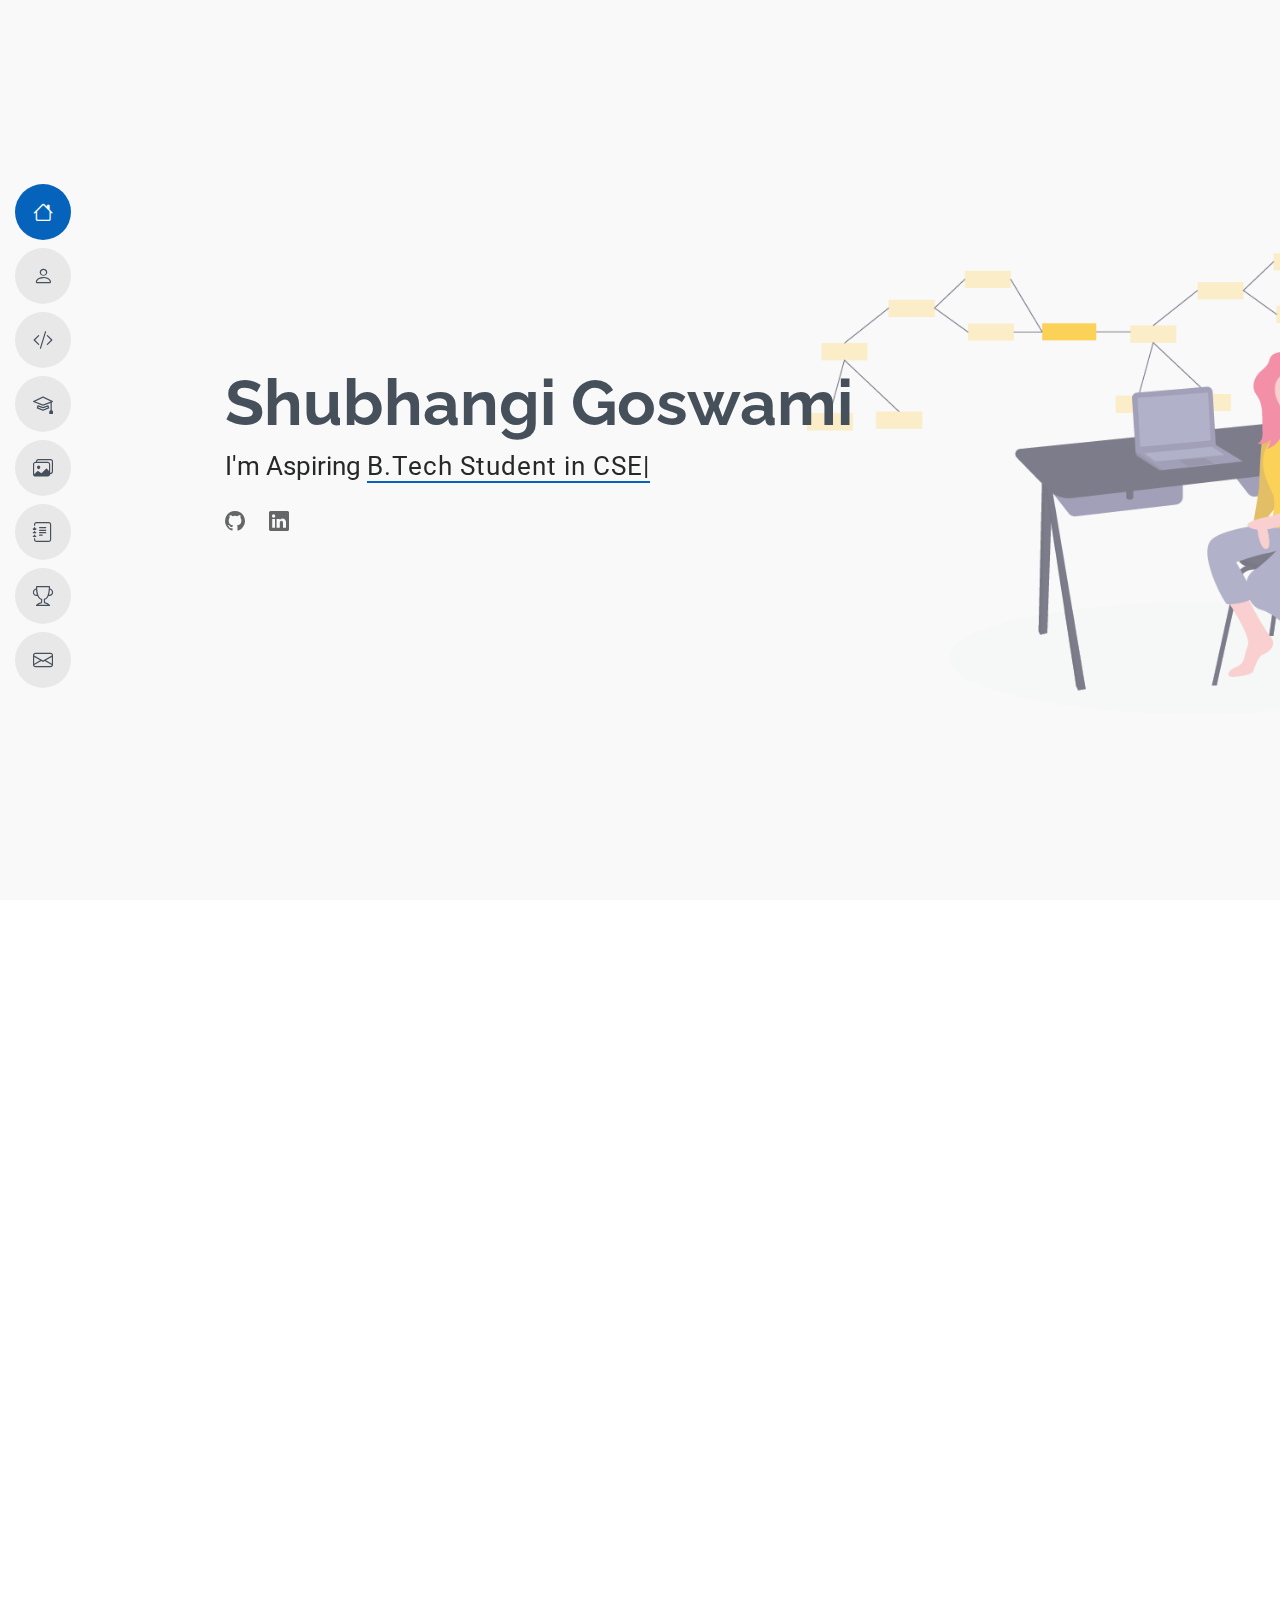
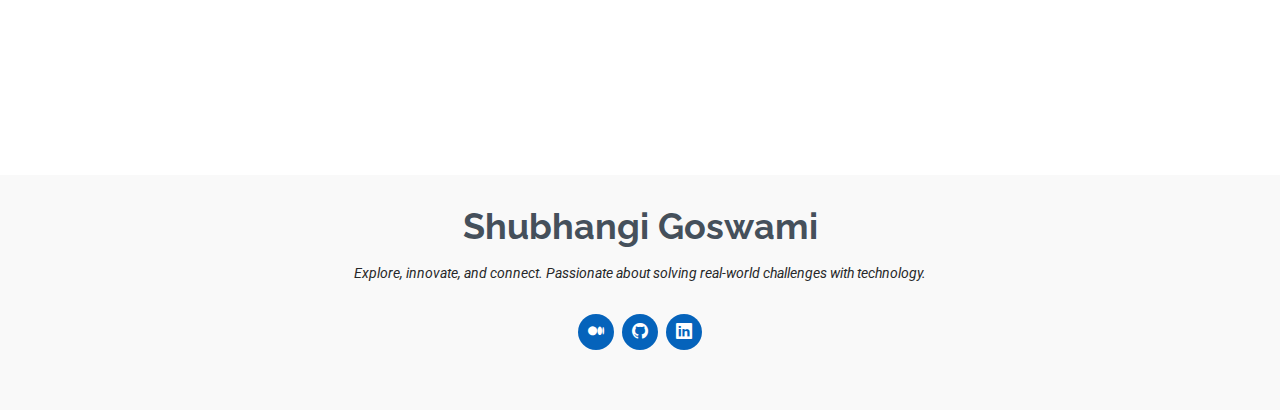
==== index.html @ f7f87925 "image change" ====
<!DOCTYPE html>
<html lang="en">

<head>
  <meta charset="utf-8">
  <meta content="width=device-width, initial-scale=1.0" name="viewport">
  <title>Shubhangi Goswami</title>
  <meta content="" name="description">
  <meta content="" name="keywords">

  <!-- Favicons -->
  <link href="assets/img/favicon.ico" rel="icon">
  <link href="assets/img/apple-touch-icon.jpg" rel="apple-touch-icon">

  <!-- Fonts -->
  <link href="https://fonts.googleapis.com" rel="preconnect">
  <link href="https://fonts.gstatic.com" rel="preconnect" crossorigin>
  <link href="https://fonts.googleapis.com/css2?family=Roboto:ital,wght@0,100;0,300;0,400;0,500;0,700;0,900;1,100;1,300;1,400;1,500;1,700;1,900&family=Poppins:ital,wght@0,100;0,200;0,300;0,400;0,500;0,600;0,700;0,800;0,900;1,100;1,200;1,300;1,400;1,500;1,600;1,700;1,800;1,900&family=Raleway:ital,wght@0,100;0,200;0,300;0,400;0,500;0,600;0,700;0,800;0,900;1,100;1,200;1,300;1,400;1,500;1,600;1,700;1,800;1,900&display=swap" rel="stylesheet">

  <!-- Vendor CSS Files -->
  <link href="assets/vendor/bootstrap/css/bootstrap.min.css" rel="stylesheet">
  <link href="assets/vendor/bootstrap-icons/bootstrap-icons.css" rel="stylesheet">
  <link href="assets/vendor/aos/aos.css" rel="stylesheet">
  <link href="assets/vendor/glightbox/css/glightbox.min.css" rel="stylesheet">
  <link href="assets/vendor/swiper/swiper-bundle.min.css" rel="stylesheet">

  <!-- Main CSS File -->
  <link href="assets/css/main.css" rel="stylesheet">
</head>

<body class="index-page">

  <header id="header" class="header d-flex flex-column justify-content-center">

    <i class="header-toggle d-xl-none bi bi-list"></i>

    <nav id="navmenu" class="navmenu">
      <ul>
        <li><a href="#hero" class="active"><i class="bi bi-house navicon"></i><span>Home</span></a></li>
        <li><a href="#about"><i class="bi bi-person navicon"></i><span>About</span></a></li>
        <li><a href="#skills"><i class="bi bi-code-slash navicon"></i><span>Skills</span></a></li>
        <li><a href="#resume"><i class="bi bi-mortarboard navicon"></i><span>Resume</span></a></li>
        <li><a href="#services"><i class="bi bi-images navicon"></i><span>Projects</span></a></li>
        <li><a href="#portfolio"><i class="bi bi-journal-text navicon"></i><span>Publications</span></a></li>
        <li><a href="#testimonials"><i class="bi bi-trophy navicon"></i><span>Certification...</span></a></li>
        <li><a href="#contact"><i class="bi bi-envelope navicon"></i><span>Contact</span></a></li>
      </ul>
    </nav>
  </header>

  <main class="main">

    <!-- Hero Section -->
    <section id="hero" class="hero section light-background">
      <img src="assets/img/about-bg.png" alt="">
      <div class="container" data-aos="zoom-out">
        <div class="row justify-content-center">
          <div class="col-lg-9">
            <h2>Shubhangi Goswami</h2>
            <p>I'm Aspiring <span class="typed" data-typed-items="B.Tech Student in CSE, Data Analyst Enthusiast, Developer, AI/ML">B.Tech Student in CSE</span><span class="typed-cursor typed-cursor--blink" aria-hidden="true"></span></p>
            <div class="social-links">
              <a href="https://github.com/shubhangi0001"><i class="bi bi-github"></i></a>
              <a href="https://www.linkedin.com/in/shubhangi23/"><i class="bi bi-linkedin"></i></a>
            </div>
          </div>
        </div>
      </div>

    </section><!-- /Hero Section -->

    <!-- About Section -->
    <section id="about" class="about section">
      <!-- Section Title -->
      <div class="container section-title" data-aos="fade-up">
        <h2>About</h2>
        <p>I am a passionate final-year student pursuing a Bachelor's degree in Computer Science and Engineering at Indus University, Ahmedabad.<br> I specialize in <b>AI, ML, data science, and web technologies.</b> My internship experiences have honed my technical, analytical, and leadership skills. <br>I aim to bring innovation and efficiency to the projects I undertake.</p>
      </div><!-- End Section Title -->
      <div class="container" data-aos="fade-up" data-aos-delay="100">
        <div class="row gy-4 justify-content-center">
          <div class="col-lg-4">
            <img src="assets/img/profile.jpg" class="img-fluid" alt="">
          </div>
          <div class="col-lg-8 content">
            <h2>Data Analyst  &amp; Aspiring AI/ML.</h2>
            <p class="fst-italic py-3">
              A final-year Computer Science and Engineering student,with a deep passion for <strong>Data Analysis and Artificial Intelligence/Machine Learning</strong>.
            </p>
            <p>My academic journey, combined with hands-on internships and research, has equipped me with the skills to derive actionable insights from complex data.</p>
            <p>I have worked on projects involving predictive modeling, sentiment analysis, and data visualization, delivering impactful 
              solutions in business and academic domains. My expertise includes working with large datasets, applying advanced machine 
              learning techniques, and visualizing trends for decision-making.</p>
            <p class="py-3">
              My goal is to create innovative, data-driven solutions that drive progress in AI/ML while advancing my skills in cutting-edge 
              technologies. I am also exploring research on DNA data storage scalability, aiming to contribute to the future of data science.
            </p>
          </div>
        </div>
      </div>
    </section><!-- /About Section -->

    <section id="skills" class="skills section">
      <!-- Section Title -->
      <div class="container section-title" data-aos="fade-up">
        <h2>Skills</h2>
        <p>
          A combination of technical expertise and soft skills honed through academic, professional, and personal experiences to effectively contribute to innovative projects.
        </p>
      </div>
    
      <div class="container" data-aos="fade-up" data-aos-delay="100">
    
        <div class="row skills-content">
          <div class="col-lg-6">
            <h3>Technical Skills</h3>
            <ul>
              <li><b>Programming Languages:</b> C++, Python</li>
              <li><b>Frameworks/Softwares:</b> SQL, GitHub, Jupyter Notebook, Python Frameworks, WordPress, Figma, Adobe, Microsoft Office, SQL-DBMS</li>
              <li><b>Others:</b> DSA, CN, NLP, ML, Web Technology, Cybersecurity</li>
            </ul>
          </div>

          <div class="col-lg-6">
            <h3>Soft Skills</h3>
            <ul>
              <li>Teamwork</li>
              <li>Adaptability</li>
              <li>Communication</li>
              <li>Time Management</li>
              <li>Project Management</li>
              <li>Critical Thinking</li>
            </ul>   
        </div>
      </div>
    </section>

    <section id="resume" class="resume section">

      <!-- Section Title -->
      <div class="container section-title" data-aos="fade-up">
        <h2>Resume</h2>
        <p>My journey reflects a blend of technical mastery, teamwork, and leadership, enabling me to thrive in dynamic environments and contribute effectively to any project or organization.  
          With an unyielding commitment to learning and growth, I aim to drive meaningful change in the tech industry while exploring new horizons in AI and data science.</p>
      </div><!-- End Section Title -->

      <div class="container">

        <div class="row">

          <div class="col-lg-6" data-aos="fade-up" data-aos-delay="100">
            <!--<h3 class="resume-title">Sumary</h3>

            <div class="resume-item pb-0">
              <h4>Brandon Johnson</h4>
              <p><em>Innovative and deadline-driven Graphic Designer with 3+ years of experience designing and developing user-centered digital/print marketing material from initial concept to final, polished deliverable.</em></p>
              <ul>
                <li>Portland par 127,Orlando, FL</li>
                <li>(123) 456-7891</li>
                <li>alice.barkley@example.com</li>
              </ul>
            </div>--><!-- Edn Resume Item -->
            <h3 class="resume-title">Education</h3>

            <div class="resume-item">
              <h4>B.Tech in Computer Science and Engineering</h4>
              <h5>2021 - Present</h5>
              <p><em>Indus University, Ahmedabad, Gujarat</em></p>
              <p>At Indus University, I have honed my skills in programming, AI/ML, and data analysis.<br> The curriculum has provided a strong foundation in core computer science concepts, coupled with hands-on experience in developing innovative solutions to real-world problems.</p>
            </div><!-- Edn Resume Item -->
            <div class="resume-item">
              <h4>Higher Secondary Certificate (PCM)</h4>
              <h5>2019 - 2021</h5>
              <p><em>The New H.B. Kapadia High School, Ahmedabad, Gujarat</em></p>
              <p>Focused on foundational concepts in Physics, Chemistry, and Mathematics, which laid the groundwork for analytical problem-solving and logical thinking. <br>This period was crucial in solidifying my interest in engineering and technology.              </p>
            </div>
            <div class="resume-item">
              <h4>Secondary School Certificate</h4>
              <h5>2006 - 2019</h5>
              <p><em>Maharaja Agrasen Vidyalaya, Ahmedabad, Gujarat</em></p>
              <p>Built a solid academic foundation while participating in extracurricular activities that enhanced teamwork and leadership skills.<br> These formative years nurtured my curiosity and passion for continuous learning.              </p>
            </div><!-- Edn Resume Item -->

            <h3 class="resume-title">Leadership  Experience</h3>
            <div class="resume-item pb-0">
              <h4>Technical Head - CESA</h4>
              <h5>February 2024 - Present</h5>
              <p><em>Indus University, Ahmedabad, Gujarat</em></p>
              <ul>
                <li>Directed teams across multiple domains, managing project execution, content creation, and organizing <b> 10+ technical events and workshops.</b></li>
                <li>Streamlined processes and implemented improvements, ensuring projects aligned with objectives while <b>driving innovation for CESA's growth.</b> </li>
              </ul>
            </div>
          </div>

          <div class="col-lg-6" data-aos="fade-up" data-aos-delay="200">
            <h3 class="resume-title">Professional Experience</h3>
            <div class="resume-item">
              <h4>Data Analysis Intern</h4>
              <h5>January 2025 - Present</h5>
              <p><em>Indian Space Research Organisation (ISRO), Ahmedabad, Gujarat</em></p>
              <ul>
                <li>Conducting research, focusing on AI/ML applications and data analysis for space technologies.</li>
                <li>Collaborating on innovative solutions for mission-critical projects while gaining hands-on experience in high-performance computing and research methodologies.</li>
              </ul>
            </div>
            <div class="resume-item">
              <h4>Data Science Intern </h4>
              <h5>June 2024 – July 2024</h5>
              <p><em>Prodigy Infotech (Virtual) </em></p>
              <ul>
                <li>Analyzed datasets with 10,000+ records and implemented <b>decision tree classifiers achieving 75% accuracy.</b></li>
                <li>Conducted <b>sentiment analysis on 5,000+ social media posts</b> for actionable marketing insights. </li>
              </ul>
            </div><!-- Edn Resume Item -->
            <div class="resume-item">
              <h4>Web Development Intern</h4>
              <h5>September 2023 – October 2023</h5>
              <p><em>Oasis Infobyte (Virtual)</em></p>
              <ul>
                <li>Achieved 30% performance improvement by optimizing code in <b>HTML, CSS, and JavaScript.</b></li>
                <li>Enhanced website usability, impacting <b>100+ users during testing and evaluation phases.</b></li>
              </ul>
            </div>
            <div class="resume-item">
              <h4>CMS Developer Intern  </h4>
              <h5>May 2023 – June 2023 </h5>
              <p><em>WebNX, Ahmedabad, Gujarat</em></p>
              <ul>
                <li>Developed 10+ custom templates and integrated 5 plugins, improving site performance by 25%.</li>
                <li>Collaborated with cross-functional teams to deliver solutions that met client goals within 10% of initial deadlines. </li>
              </ul>
            </div>
            <div class="resume-item">
              <h4>Skill Development Internship   </h4>
              <h5>July 2022 – August 2022 </h5>
              <p><em>Indus University, Ahmedabad, Gujarat</em></p>
              <ul>
                <li>Trained in Figma, project management, and advanced programming while contributing to community initiatives.</li>
                <li> Worked with Karma Foundation, contributing to initiatives for 50+ beneficiaries.</li>
              </ul>
            </div>

          </div>

        </div>

      </div>

    </section><!-- /Resume Section -->

    <!-- Services Section -->
    <section id="services" class="services section">
      <!-- Section Title -->
      <div class="container section-title" data-aos="fade-up">
        <h2>Projects</h2>
        <p>Recent Work</p>
      </div>
      <div class="container">
        <div class="row gy-4">
          <div class="col-lg-4 col-md-6" data-aos="fade-up" data-aos-delay="100">
            <div class="service-item item-cyan position-relative">
              <div class="icon">
                <svg width="100" height="100" viewBox="0 0 600 600" xmlns="http://www.w3.org/2000/svg">
                  <path stroke="none" stroke-width="0" fill="#f5f5f5" d="M300,521.0016835830174C376.1290562159157,517.8887921683347,466.0731472004068,529.7835943286574,510.70327084640275,468.03025145048787C554.3714126377745,407.6079735673963,508.03601936045806,328.9844924480964,491.2728898941984,256.3432110539036C474.5976632858925,184.082847569629,479.9380746630129,96.60480741107993,416.23090153303,58.64404602377083C348.86323505073057,18.502131276798302,261.93793281208167,40.57373210992963,193.5410806939664,78.93577620505333C130.42746243093433,114.334589627462,98.30271207620316,179.96522072025542,76.75703585869454,249.04625023123273C51.97151888228291,328.5150500222984,13.704378332031375,421.85034740162234,66.52175969318436,486.19268352777647C119.04800174914682,550.1803526380478,217.28368757567262,524.383925680826,300,521.0016835830174"></path>
                </svg>
                <a href="#" target="_blank" rel="noopener noreferrer">
                  <i class="bi bi-geo-alt"></i>
                </a>
              </div>
              <a href="https://github.com/shubhangi0001?tab=repositories" class="stretched-link">
                <h3><u>UniFinder</u></h3>
              </a>
              <p>Campus Navigation Application </p>
                <p><strong>Technologies:</strong> React Native | Mappedin | php | MySQL | Apache Web Server</p>
            </div>
          </div>

          <div class="col-lg-4 col-md-6" data-aos="fade-up" data-aos-delay="100">
            <div class="service-item item-teal position-relative">
              <div class="icon">
                <svg width="100" height="100" viewBox="0 0 600 600" xmlns="http://www.w3.org/2000/svg">
                  <path stroke="none" stroke-width="0" fill="#f5f5f5" d="M300,521.0016835830174C376.1290562159157,517.8887921683347,466.0731472004068,529.7835943286574,510.70327084640275,468.03025145048787C554.3714126377745,407.6079735673963,508.03601936045806,328.9844924480964,491.2728898941984,256.3432110539036C474.5976632858925,184.082847569629,479.9380746630129,96.60480741107993,416.23090153303,58.64404602377083C348.86323505073057,18.502131276798302,261.93793281208167,40.57373210992963,193.5410806939664,78.93577620505333C130.42746243093433,114.334589627462,98.30271207620316,179.96522072025542,76.75703585869454,249.04625023123273C51.97151888228291,328.5150500222984,13.704378332031375,421.85034740162234,66.52175969318436,486.19268352777647C119.04800174914682,550.1803526380478,217.28368757567262,524.383925680826,300,521.0016835830174"></path>
                </svg>
                <a href="#" target="_blank" rel="noopener noreferrer">
                  <i class="bi bi-broadcast"></i>
                </a>
              </div>
              <a href="https://github.com/shubhangi0001/E-Commerce-Customer-Analysis" class="stretched-link">
                <h3><u>E-Commerce-Customer-Analysis </u></h3>
              </a>
              <p>Data Analysis Task  	 </p>
                <p><strong>Technologies:</strong> Data Analysis | EDA | Data Cleaning | Predictive ML Model </p>
            </div>
          </div>

          <div class="col-lg-4 col-md-6" data-aos="fade-up" data-aos-delay="300">
            <div class="service-item item-orange position-relative">
              <div class="icon">
                <svg width="100" height="100" viewBox="0 0 600 600" xmlns="http://www.w3.org/2000/svg">
                  <path stroke="none" stroke-width="0" fill="#f5f5f5" d="M300,541.5067337569781C382.14930387511276,545.0595476570109,479.8736841581634,548.3450877840088,526.4010558755058,480.5488172755941C571.5218469581645,414.80211281144784,517.5187510058486,332.0715597781072,496.52539010469104,255.14436215662573C477.37192572678356,184.95920475031193,473.57363656557914,105.61284051026155,413.0603344069578,65.22779650032875C343.27470386102294,18.654635553484475,251.2091493199835,5.337323636656869,175.0934190732945,40.62881213300186C97.87086631185822,76.43348514350839,51.98124368387456,156.15599469081315,36.44837278890362,239.84606092416172C21.716077023791087,319.22268207091537,43.775223500013084,401.1760424656574,96.891909868211,461.97329694683043C147.22146801428983,519.5804099606455,223.5754009179313,538.201503339737,300,541.5067337569781"></path>
                </svg>
                <a href="#" target="_blank" rel="noopener noreferrer">
                  <i class="bi bi-easel"></i>
                </a>
              </div>
              <a href="https://shubhangi0001.github.io/Grace_Steps/dance/" class="stretched-link">
                <h3><u>GRACE STEPS</u></h3>
              </a>
              <p>Website created using WebTech </p>
                <p><strong>Technologies:</strong>  HTML | CSS | JavaScript | php | MySQL </p>
            </div>
          </div>

          <div class="col-lg-4 col-md-6" data-aos="fade-up" data-aos-delay="300">
            <div class="service-item item-red position-relative">
              <div class="icon">
                <svg width="100" height="100" viewBox="0 0 600 600" xmlns="http://www.w3.org/2000/svg">
                  <path stroke="none" stroke-width="0" fill="#f5f5f5" d="M300,541.5067337569781C382.14930387511276,545.0595476570109,479.8736841581634,548.3450877840088,526.4010558755058,480.5488172755941C571.5218469581645,414.80211281144784,517.5187510058486,332.0715597781072,496.52539010469104,255.14436215662573C477.37192572678356,184.95920475031193,473.57363656557914,105.61284051026155,413.0603344069578,65.22779650032875C343.27470386102294,18.654635553484475,251.2091493199835,5.337323636656869,175.0934190732945,40.62881213300186C97.87086631185822,76.43348514350839,51.98124368387456,156.15599469081315,36.44837278890362,239.84606092416172C21.716077023791087,319.22268207091537,43.775223500013084,401.1760424656574,96.891909868211,461.97329694683043C147.22146801428983,519.5804099606455,223.5754009179313,538.201503339737,300,541.5067337569781"></path>
                </svg>
                <a href="#" target="_blank" rel="noopener noreferrer">
                  <i class="bi bi-bounding-box-circles"></i>
                </a>
              </div>
              <a href="https://www.linkedin.com/posts/shubhangi23_team-experience-share-activity-7080863885460709376-80A1/?utm_source=share&utm_medium=member_desktop" class="stretched-link">
                <h3><u>EVENT BUZZ</u></h3>
              </a>
              <p>All University events </p>
                <p><strong>Technologies:</strong> WordPress | Plugins | WooCommerce | Elementor | Timetics | SQL | Apache</p>
            </div>
          </div>

          <div class="col-lg-4 col-md-6" data-aos="fade-up" data-aos-delay="300">
            <div class="service-item item-indigo position-relative">
              <div class="icon">
                <svg width="100" height="100" viewBox="0 0 600 600" xmlns="http://www.w3.org/2000/svg">
                  <path stroke="none" stroke-width="0" fill="#f5f5f5" d="M300,541.5067337569781C382.14930387511276,545.0595476570109,479.8736841581634,548.3450877840088,526.4010558755058,480.5488172755941C571.5218469581645,414.80211281144784,517.5187510058486,332.0715597781072,496.52539010469104,255.14436215662573C477.37192572678356,184.95920475031193,473.57363656557914,105.61284051026155,413.0603344069578,65.22779650032875C343.27470386102294,18.654635553484475,251.2091493199835,5.337323636656869,175.0934190732945,40.62881213300186C97.87086631185822,76.43348514350839,51.98124368387456,156.15599469081315,36.44837278890362,239.84606092416172C21.716077023791087,319.22268207091537,43.775223500013084,401.1760424656574,96.891909868211,461.97329694683043C147.22146801428983,519.5804099606455,223.5754009179313,538.201503339737,300,541.5067337569781"></path>
                </svg>
                <a href="#" target="_blank" rel="noopener noreferrer">
                  <i class="bi bi-calendar4-week icon"></i>
                </a>
              </div>
              <a href="https://github.com/shubhangi0001?tab=repositories" class="stretched-link">
                <h3><u>KARMA LOUNGE</u></h3>
              </a>
              <p>Application created using Flutter	 </p>
                <p><strong>Technologies:</strong> Flutter | Android Studio | Firewall | Dart  </p>
            </div>
          </div>

          <div class="col-lg-4 col-md-6" data-aos="fade-up" data-aos-delay="300">
            <div class="service-item item-pink position-relative">
              <div class="icon">
                <svg width="100" height="100" viewBox="0 0 600 600" xmlns="http://www.w3.org/2000/svg">
                  <path stroke="none" stroke-width="0" fill="#f5f5f5" d="M300,541.5067337569781C382.14930387511276,545.0595476570109,479.8736841581634,548.3450877840088,526.4010558755058,480.5488172755941C571.5218469581645,414.80211281144784,517.5187510058486,332.0715597781072,496.52539010469104,255.14436215662573C477.37192572678356,184.95920475031193,473.57363656557914,105.61284051026155,413.0603344069578,65.22779650032875C343.27470386102294,18.654635553484475,251.2091493199835,5.337323636656869,175.0934190732945,40.62881213300186C97.87086631185822,76.43348514350839,51.98124368387456,156.15599469081315,36.44837278890362,239.84606092416172C21.716077023791087,319.22268207091537,43.775223500013084,401.1760424656574,96.891909868211,461.97329694683043C147.22146801428983,519.5804099606455,223.5754009179313,538.201503339737,300,541.5067337569781"></path>
                </svg>
                <a href="#" target="_blank" rel="noopener noreferrer">
                  <i class="bi bi-chat-square-text"></i>
                </a>
              </div>
              <a href="#" class="stretched-link">
                <h3><u>ONGOING....</u></h3>
              </a>
              <p>Medical Diagnosis ChatBot</p>
            </div>
          </div>
        </div>
      </div>
    </section><!-- Services Section -->

    <!-- PublicationSection -->
    <section id="portfolio" class="portfolio section">
      <!-- Section Title -->
      <div class="container section-title" data-aos="fade-up">
        <h2>Publications</h2>
        <p><b></b></p>
      </div><!-- End Section Title -->
      <div class="container">
        <div class="isotope-layout" data-default-filter="*" data-layout="masonry" data-sort="original-order">
          <div class="row gy-4 isotope-container" data-aos="fade-up" data-aos-delay="200">
            <div class="col-lg-4 col-md-6 portfolio-item isotope-item filter-app">
              <img src="assets/img/dna.jpg" class="img-fluid" alt="">
              <div class="portfolio-info">
                <h4>Ongoing...</h4>
                <p><strong>Enhancing Scalability in DNA Data Storage</strong></p>
                <p>Methods for Efficient Encoding, Retrieval, and Petabyte-Scale Storage</p>
                <a href="#" title="More Details" class="details-link"><i class="bi bi-link-45deg"></i></a>
              </div>
            </div>
            <!--<div class="col-lg-4 col-md-6 portfolio-item isotope-item filter-app">
              <img src="assets/img/img-2.jpg" class="img-fluid" alt="">
              <div class="portfolio-info">
                <h4>Ongoing...</h4>
                <p><strong>River High, River Flow</strong></p>
                <p>Methods for Efficient Encoding, Retrieval, and Petabyte-Scale Storage</p>
                <a href="#" title="More Details" class="details-link"><i class="bi bi-link-45deg"></i></a>
              </div>
            </div>-->
          </div>
        </div>
      </div>
    </section>

    <!-- Testimonials Section -->
    <section id="testimonials" class="testimonials section">

      <!-- Section Title -->
      <div class="container section-title" data-aos="fade-up">
        <h2>Certification & Achievements</h2>
        <p></p>
      </div>

      <div class="container" data-aos="fade-up" data-aos-delay="100">

        <div class="swiper init-swiper">
          <script type="application/json" class="swiper-config">
            {
              "loop": true,
              "speed": 600,
              "autoplay": {
                "delay": 5000
              },
              "slidesPerView": "auto",
              "pagination": {
                "el": ".swiper-pagination",
                "type": "bullets",
                "clickable": true
              }
            }
          </script>
          <div class="swiper-wrapper">
            <div class="swiper-slide">
              <div class="testimonial-item">
                <div class="row gy-4 justify-content-center">
                  <div class="col-lg-6">
                    <div class="testimonial-content">
                      <p>
                        <span>Gained foundational knowledge in machine learning concepts, algorithms, and applications using AWS services.</span>
                      </p>
                      <h3>AWS Academy Machine Learning Foundations </h3>
                      <a href="https://www.linkedin.com/posts/shubhangi23_machinelearning-ai-awsacademy-activity-7244023967924011009-KJ5n/?utm_source=share&utm_medium=member_desktop">
                      <h4><u>AWS</u></h4></a>
                    </div>
                  </div>
                </div>
              </div>
            </div>

            <div class="swiper-slide">
              <div class="testimonial-item">
                <div class="row gy-4 justify-content-center">
                  <div class="col-lg-6">
                    <div class="testimonial-content">
                      <p>
                        <span>Learned to apply machine learning techniques to natural language processing tasks using AWS tools and frameworks.</span>
                      </p>
                      <h3>AWS Academy Machine Learning for Natural Language Processing  </h3>
                      <a href="https://www.linkedin.com/posts/shubhangi23_aws-machinelearning-nlp-activity-7243623829854396416--k5Q?utm_source=share&utm_medium=member_desktop">
                      <h4><u>AWS</u></h4></a>
                    </div>
                  </div>
                </div>
              </div>
            </div>

            <div class="swiper-slide">
              <div class="testimonial-item">
                <div class="row gy-4 justify-content-center">
                  <div class="col-lg-6">
                    <div class="testimonial-content">
                      <p>
                        <span>Explored how Google Cloud's infrastructure and tools enable organizations to digitally transform and innovate.</span>
                      </p>
                      <h3>Digital Transformation with Google Cloud </h3>
                      <a href="https://www.cloudskillsboost.google/public_profiles/f4d59c03-61cf-443e-851c-52e2194f3293/badges/9210290?utm_medium=social&utm_source=linkedin&utm_campaign=ql-social-share">
                      <h4><u>Google</u></h4></a>
                    </div>
                  </div>
                </div>
              </div>
            </div>

            <div class="swiper-slide">
              <div class="testimonial-item">
                <div class="row gy-4 justify-content-center">
                  <div class="col-lg-6">
                    <div class="testimonial-content">
                      <p>
                        <span>Acquired insights into the principles and applications of generative AI, including text and image generation.</span>
                      </p>
                      <h3>Introduction to Generative AI  </h3>
                      <a href="https://www.cloudskillsboost.google/public_profiles/f4d59c03-61cf-443e-851c-52e2194f3293/badges/7987944?utm_medium=social&utm_source=linkedin&utm_campaign=ql-social-share">
                      <h4><u>Google</u></h4></a>
                    </div>
                  </div>
                </div>
              </div>
            </div>

            <div class="swiper-slide">
              <div class="testimonial-item">
                <div class="row gy-4 justify-content-center">
                  <div class="col-lg-6">
                    <div class="testimonial-content">
                      <p>
                        <span>Successfully led the core team for the annual convocation event, ensuring seamless coordination and execution.</span>
                      </p>
                      <h3>CoreTeamManagement at University Convocation Event </h3>
                      <h4><u>Indus University, Ahmedabad, Gujarat</u></h4>
                    </div>
                  </div>
                </div>
              </div>
            </div>

            <div class="swiper-slide">
              <div class="testimonial-item">
                <div class="row gy-4 justify-content-center">
                  <div class="col-lg-6">
                    <div class="testimonial-content">
                      <p>
                        <span>Participated in the awareness program highlighting intellectual property rights and their significance in innovation.</span>
                      </p>
                      <h3>National Intellectual Property Awareness Mission </h3>
                      <h4><u>Government of India</u></h4>
                    </div>
                  </div>
                </div>
              </div>
            </div>

            <div class="swiper-slide">
              <div class="testimonial-item">
                <div class="row gy-4 justify-content-center">
                  <div class="col-lg-6">
                    <div class="testimonial-content">
                      <p>
                        <span>Honored with the prestigious Governor's Award for excellence in leadership, discipline, and community service.</span>
                      </p>
                      <h3>Governor's Award  </h3>
                      <h4><u>Gujarat State Bharat Scouts and Guides, State Headquarters</u></h4>
                    </div>
                  </div>
                </div>
              </div>
            </div>
          </div>
          <div class="swiper-pagination"></div>
        </div>
      </div>
    </section>

    <!-- Contact Section -->
    <section id="contact" class="contact section">
      <div class="container section-title" data-aos="fade-up">
        <h2>Contact</h2>
      </div>
      <div class="container" data-aos="fade" data-aos-delay="100">
        <div class="row gy-4">
          <div class="col-lg-4">
            <div class="info-item d-flex" data-aos="fade-up" data-aos-delay="200">
              <i class="bi bi-geo-alt flex-shrink-0"></i>
              <div>
                <h3>Address</h3>
                <p>Ahmedabad, Gujarat, India</p>
              </div>
            </div>

            <div class="info-item d-flex" data-aos="fade-up" data-aos-delay="300">
              <i class="bi bi-telephone flex-shrink-0"></i>
              <div>
                <h3>Contact</h3>
                <p>+91 90812 33357</p>
              </div>
            </div>

            <div class="info-item d-flex" data-aos="fade-up" data-aos-delay="400">
              <i class="bi bi-envelope flex-shrink-0"></i>
              <div>
                <h3>Email</h3>
                <p>shubhangigoswami01@gmail.com</p>
              </div>
            </div>
          </div>

          <div class="col-lg-8">
            <form action="forms/contact.php" method="post" class="php-email-form" data-aos="fade-up" data-aos-delay="200">
              <div class="row gy-4">

                <div class="col-md-6">
                  <input type="text" name="name" class="form-control" placeholder="Your Name" required="">
                </div>

                <div class="col-md-6 ">
                  <input type="email" class="form-control" name="email" placeholder="Your Email" required="">
                </div>

                <div class="col-md-12">
                  <input type="text" class="form-control" name="subject" placeholder="Subject" required="">
                </div>

                <div class="col-md-12">
                  <textarea class="form-control" name="message" rows="6" placeholder="Message" required=""></textarea>
                </div>

                <div class="col-md-12 text-center">
                  <div class="loading">Loading</div>
                  <div class="error-message"></div>
                  <div class="sent-message">Your message has been sent. Thank you!</div>
                  <button type="submit">Send Message</button>
                </div>
              </div>
            </form>
          </div>
        </div>
      </div>
    </section>
  </main>

  <footer id="footer" class="footer position-relative light-background">
    <div class="container">
      <h3 class="sitename">Shubhangi Goswami</h3>
      <p>Explore, innovate, and connect. Passionate about solving real-world challenges with technology.</p>
      <div class="social-links d-flex justify-content-center">
        <a href="https://shubhangigoswami.medium.com/"><i class="bi bi-medium"></i></a>
        <a href="https://github.com/shubhangi0001"><i class="bi bi-github"></i></a>
        <a href="https://www.linkedin.com/in/shubhangi23/"><i class="bi bi-linkedin"></i></a>
      </div>
    </div>
  </footer>

  <!-- Scroll Top -->
  <a href="#" id="scroll-top" class="scroll-top d-flex align-items-center justify-content-center"><i class="bi bi-arrow-up-short"></i></a>

  <!-- Preloader -->
  <div id="preloader"></div>

  <!-- Vendor JS Files -->
  <script src="assets/vendor/bootstrap/js/bootstrap.bundle.min.js"></script>
  <script src="assets/vendor/php-email-form/validate.js"></script>
  <script src="assets/vendor/aos/aos.js"></script>
  <script src="assets/vendor/typed.js/typed.umd.js"></script>
  <script src="assets/vendor/purecounter/purecounter_vanilla.js"></script>
  <script src="assets/vendor/waypoints/noframework.waypoints.js"></script>
  <script src="assets/vendor/glightbox/js/glightbox.min.js"></script>
  <script src="assets/vendor/imagesloaded/imagesloaded.pkgd.min.js"></script>
  <script src="assets/vendor/isotope-layout/isotope.pkgd.min.js"></script>
  <script src="assets/vendor/swiper/swiper-bundle.min.js"></script>

  <!-- Main JS File -->
  <script src="assets/js/main.js"></script>

</body>

</html>
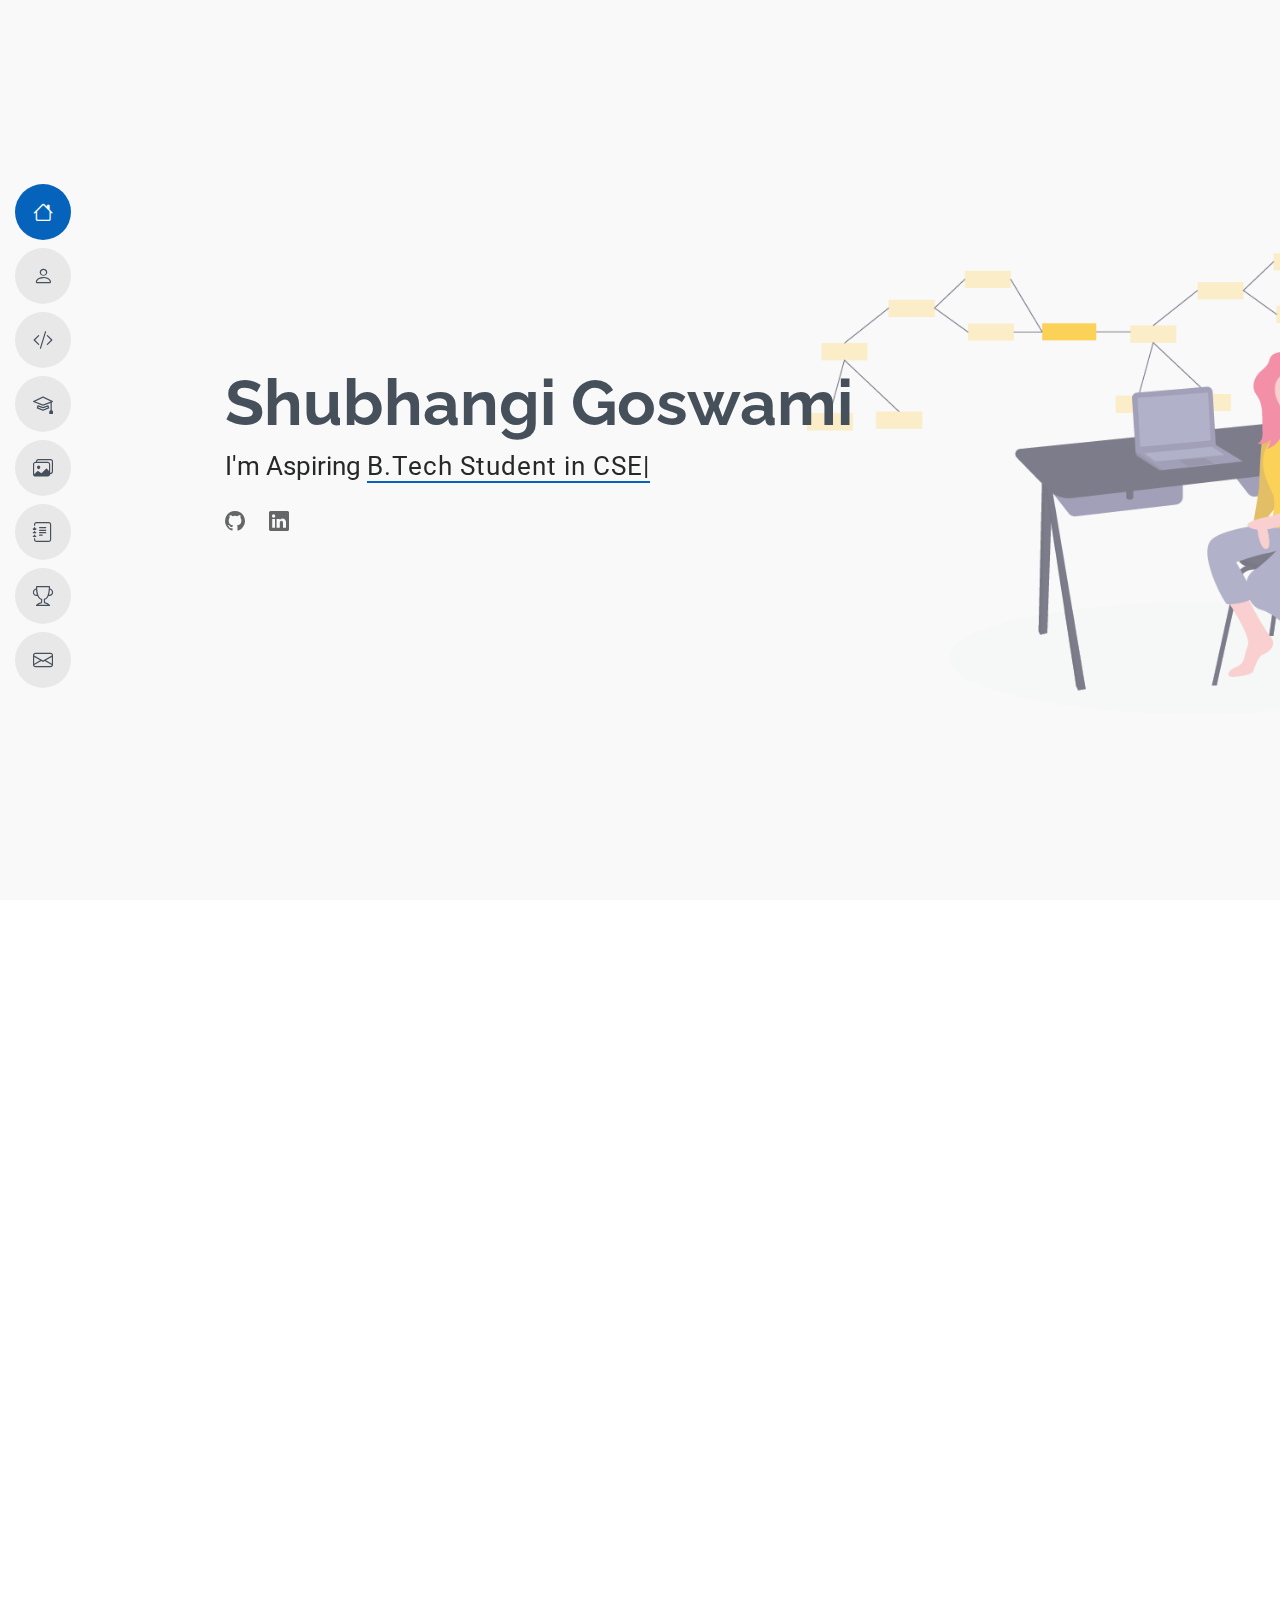
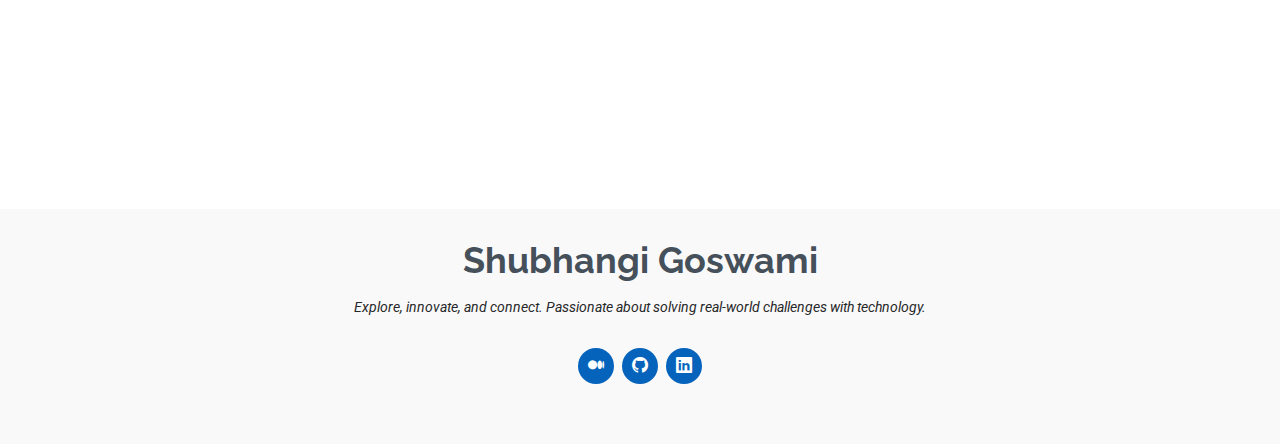
==== commit 0f03af31: "contact page modified" ====
--- a/index.html
+++ b/index.html
@@ -9,8 +9,8 @@
   <meta content="" name="keywords">
 
   <!-- Favicons -->
-  <link href="assets/img/favicon.ico" rel="icon">
-  <link href="assets/img/apple-touch-icon.jpg" rel="apple-touch-icon">
+  <link href="assets/img/favicon.png" rel="icon">
+  <link href="assets/img/apple-touch-icon.png" rel="apple-touch-icon">
 
   <!-- Fonts -->
   <link href="https://fonts.googleapis.com" rel="preconnect">
@@ -582,9 +582,8 @@
           </div>
 
           <div class="col-lg-8">
-            <form action="forms/contact.php" method="post" class="php-email-form" data-aos="fade-up" data-aos-delay="200">
+            <form method="post" action="https://forms.un-static.com/forms/0e5a4abaaa05e73f7252617047f03421e816d5bf"></form>
               <div class="row gy-4">
-
                 <div class="col-md-6">
                   <input type="text" name="name" class="form-control" placeholder="Your Name" required="">
                 </div>
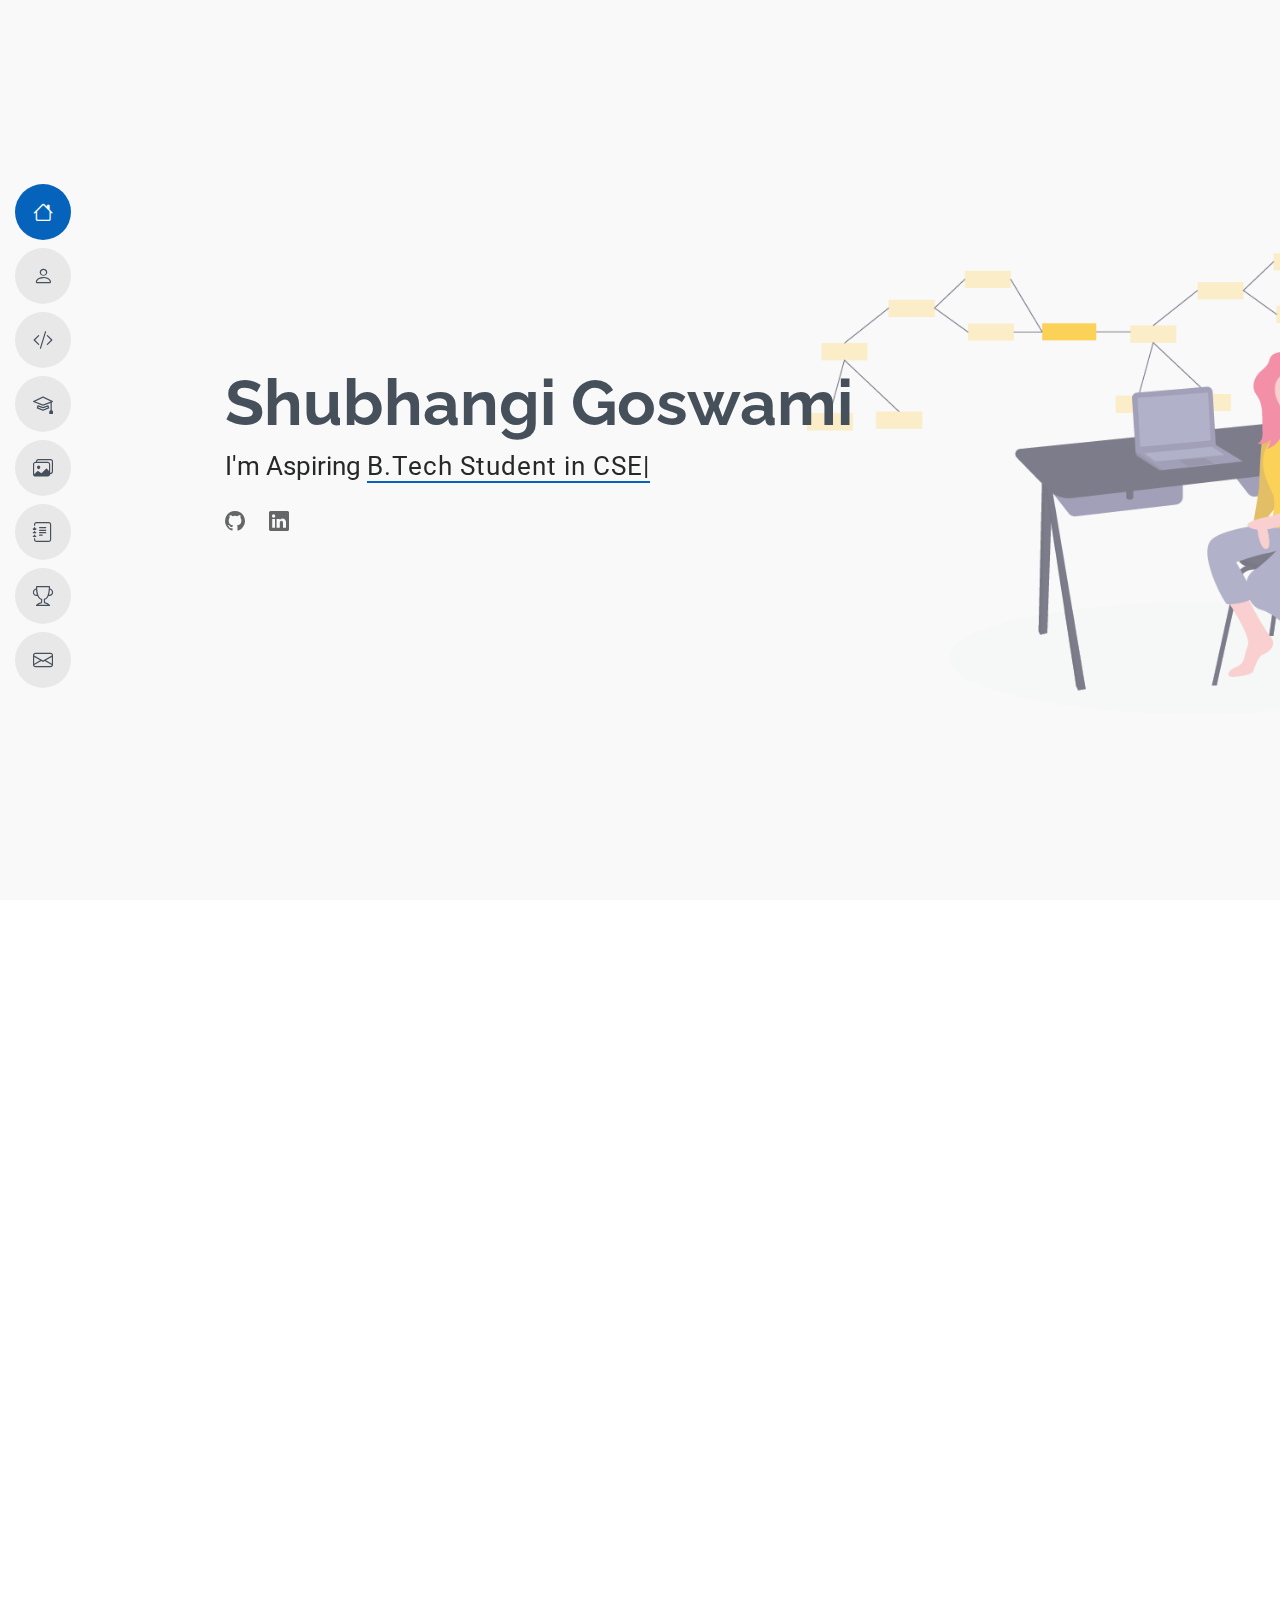
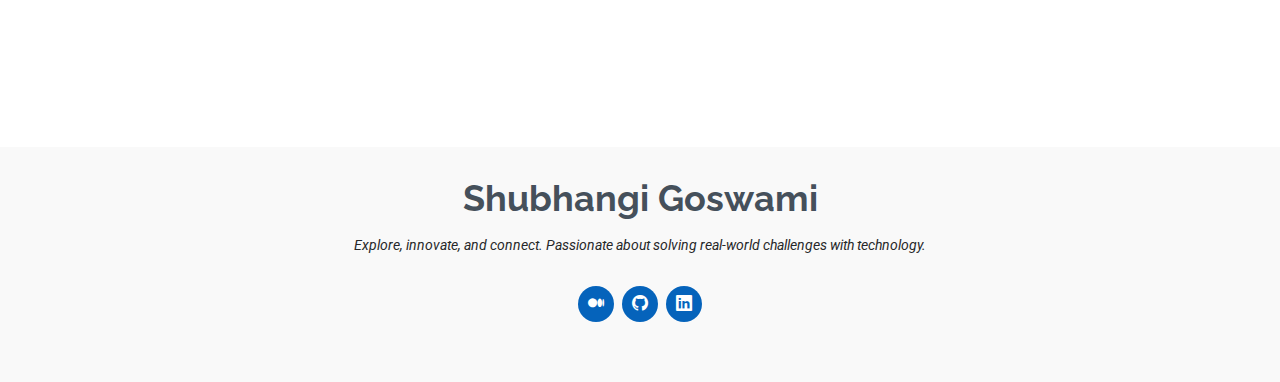
==== commit 7d5c1718: "contact form" ====
--- a/index.html
+++ b/index.html
@@ -583,30 +583,35 @@
 
           <div class="col-lg-8">
             <form method="post" action="https://forms.un-static.com/forms/0e5a4abaaa05e73f7252617047f03421e816d5bf"></form>
-              <div class="row gy-4">
+              <div class="row g-3">
                 <div class="col-md-6">
-                  <input type="text" name="name" class="form-control" placeholder="Your Name" required="">
-                </div>
-
-                <div class="col-md-6 ">
-                  <input type="email" class="form-control" name="email" placeholder="Your Email" required="">
-                </div>
-
-                <div class="col-md-12">
-                  <input type="text" class="form-control" name="subject" placeholder="Subject" required="">
-                </div>
-
-                <div class="col-md-12">
-                  <textarea class="form-control" name="message" rows="6" placeholder="Message" required=""></textarea>
-                </div>
-
-                <div class="col-md-12 text-center">
-                  <div class="loading">Loading</div>
-                  <div class="error-message"></div>
-                  <div class="sent-message">Your message has been sent. Thank you!</div>
-                  <button type="submit">Send Message</button>
-                </div>
-              </div>
+                    <div class="form-floating">
+                        <input type="text" class="form-control" id="name" name="name" placeholder="Your Name">
+                        <label for="name">Your Name</label>
+                    </div>
+                </div>
+                <div class="col-md-6">
+                    <div class="form-floating">
+                        <input type="email" class="form-control" id="email" name="email" placeholder="Your Email">
+                        <label for="email">Your Email</label>
+                    </div>
+                </div>
+                <div class="col-12">
+                    <div class="form-floating">
+                        <input type="text" class="form-control" id="subject" name="subject" placeholder="Subject">
+                        <label for="subject">Subject</label>
+                    </div>
+                </div>
+                <div class="col-12">
+                    <div class="form-floating">
+                        <textarea class="form-control" name="message" placeholder="Leave a message here" id="message" style="height: 100px"></textarea>
+                        <label for="message">Message</label>
+                    </div>
+                </div>
+                <div class="col-12">
+                    <button class="btn btn-primary py-3 px-5" type="submit">Send Message</button>
+                </div>                                
+            </div>
             </form>
           </div>
         </div>
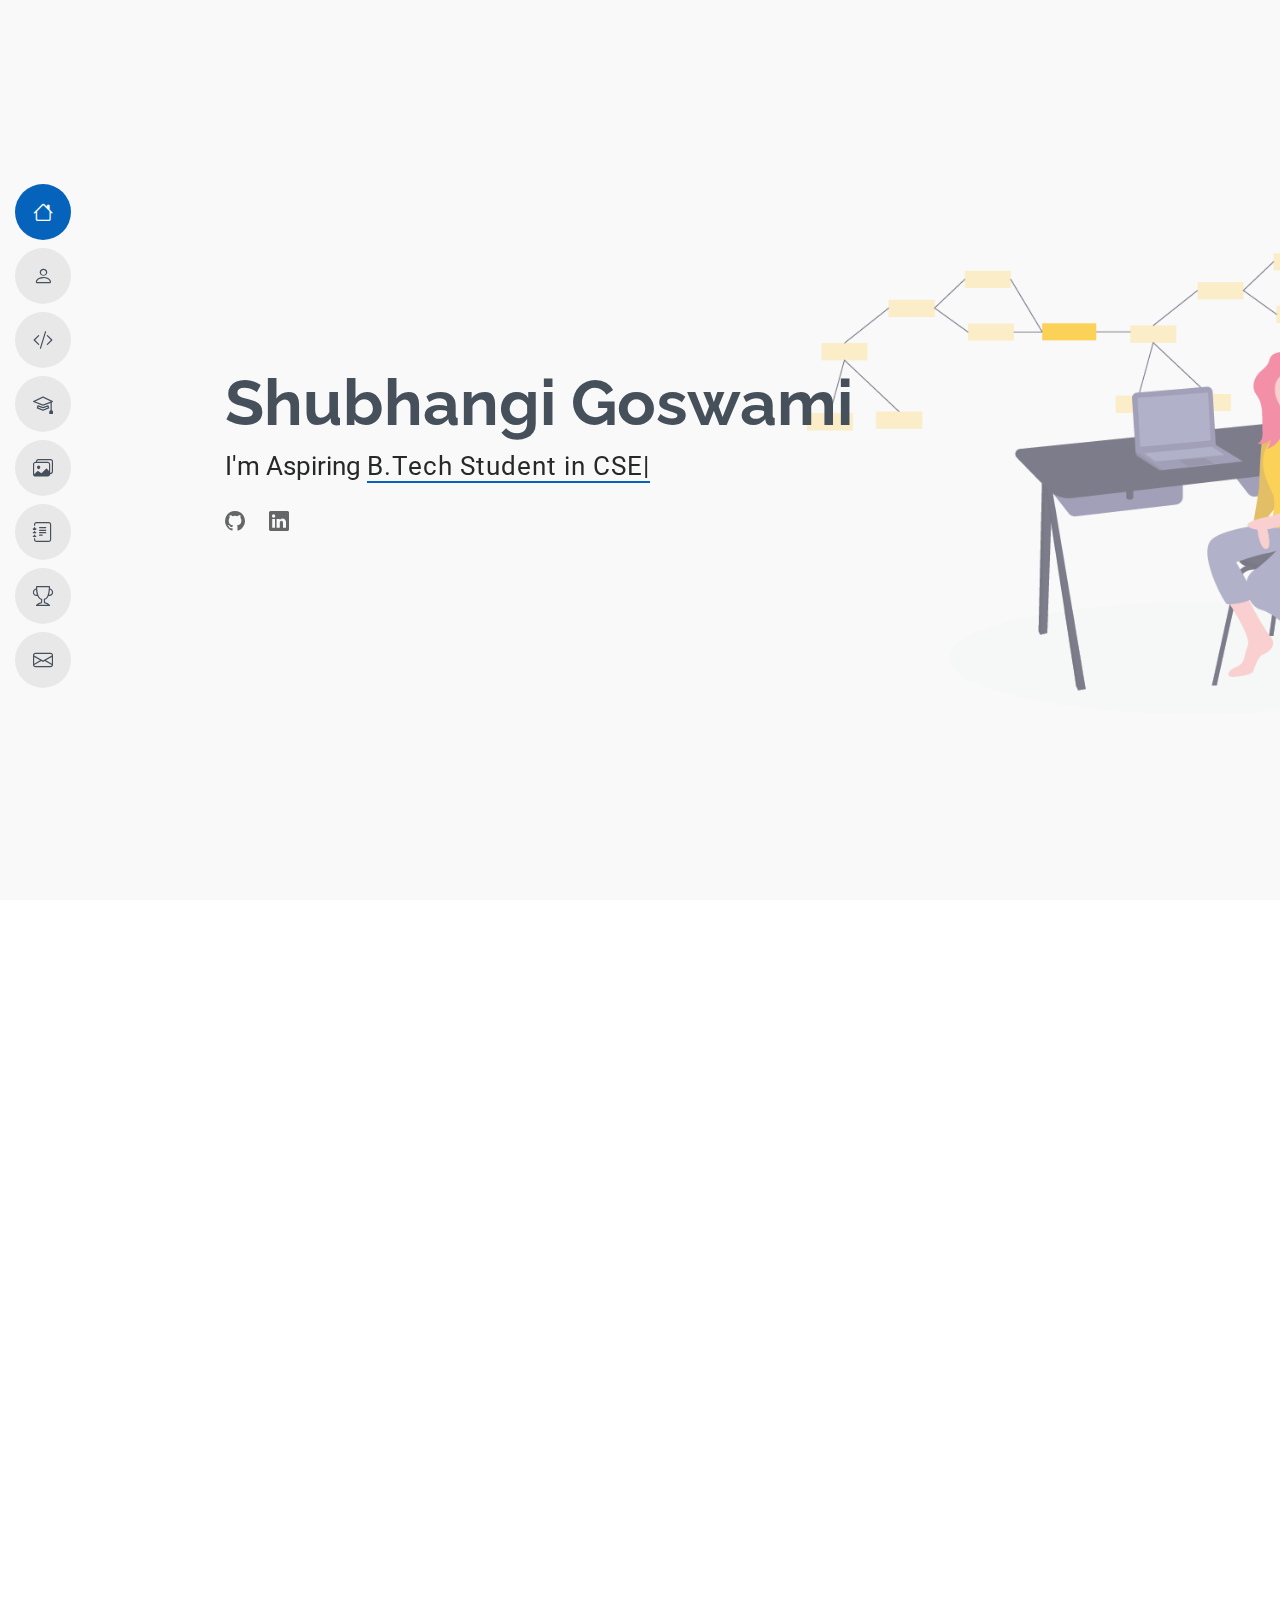
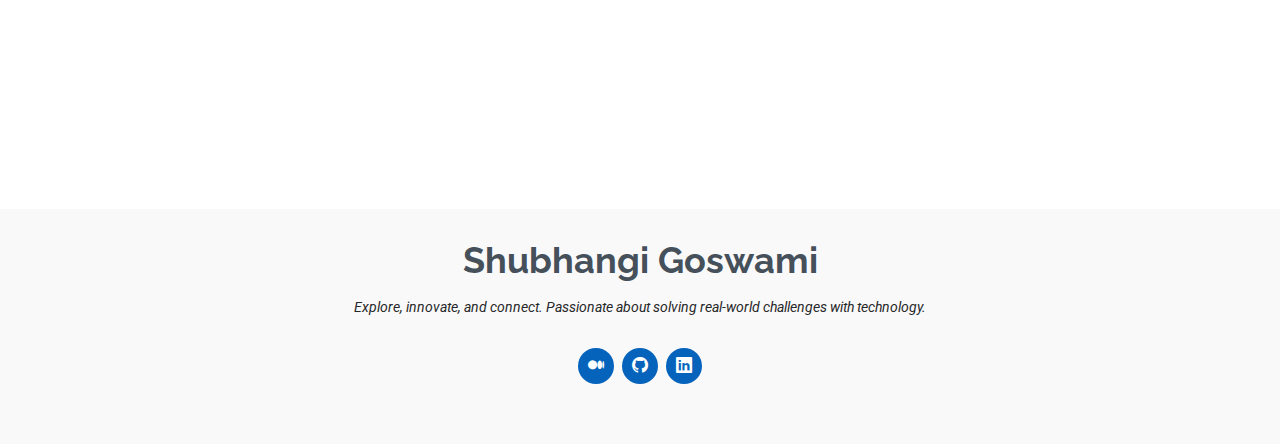
==== commit e41ee029: "new contact" ====
--- a/index.html
+++ b/index.html
@@ -583,34 +583,30 @@
 
           <div class="col-lg-8">
             <form method="post" action="https://forms.un-static.com/forms/0e5a4abaaa05e73f7252617047f03421e816d5bf"></form>
-              <div class="row g-3">
+              <div class="row gy-4">
                 <div class="col-md-6">
-                    <div class="form-floating">
-                        <input type="text" class="form-control" id="name" name="name" placeholder="Your Name">
-                        <label for="name">Your Name</label>
-                    </div>
-                </div>
-                <div class="col-md-6">
-                    <div class="form-floating">
-                        <input type="email" class="form-control" id="email" name="email" placeholder="Your Email">
-                        <label for="email">Your Email</label>
-                    </div>
-                </div>
-                <div class="col-12">
-                    <div class="form-floating">
-                        <input type="text" class="form-control" id="subject" name="subject" placeholder="Subject">
-                        <label for="subject">Subject</label>
-                    </div>
-                </div>
-                <div class="col-12">
-                    <div class="form-floating">
-                        <textarea class="form-control" name="message" placeholder="Leave a message here" id="message" style="height: 100px"></textarea>
-                        <label for="message">Message</label>
-                    </div>
-                </div>
-                <div class="col-12">
-                    <button class="btn btn-primary py-3 px-5" type="submit">Send Message</button>
-                </div>                                
+                  <input type="text" name="name" class="form-control" placeholder="Your Name" required="">
+                </div>
+
+                <div class="col-md-6 ">
+                  <input type="email" class="form-control" name="email" placeholder="Your Email" required="">
+                </div>
+
+                <div class="col-md-12">
+                  <input type="text" class="form-control" name="subject" placeholder="Subject" required="">
+                </div>
+
+                <div class="col-md-12">
+                  <textarea class="form-control" name="message" rows="6" placeholder="Message" required=""></textarea>
+                </div>
+
+                <div class="col-md-12 text-center">
+                  <div class="loading">Loading</div>
+                  <div class="error-message"></div>
+                  <div class="sent-message">Your message has been sent. Thank you!</div>
+                  <button type="submit">Send Message</button>
+                </div>
+              </div>                             
             </div>
             </form>
           </div>
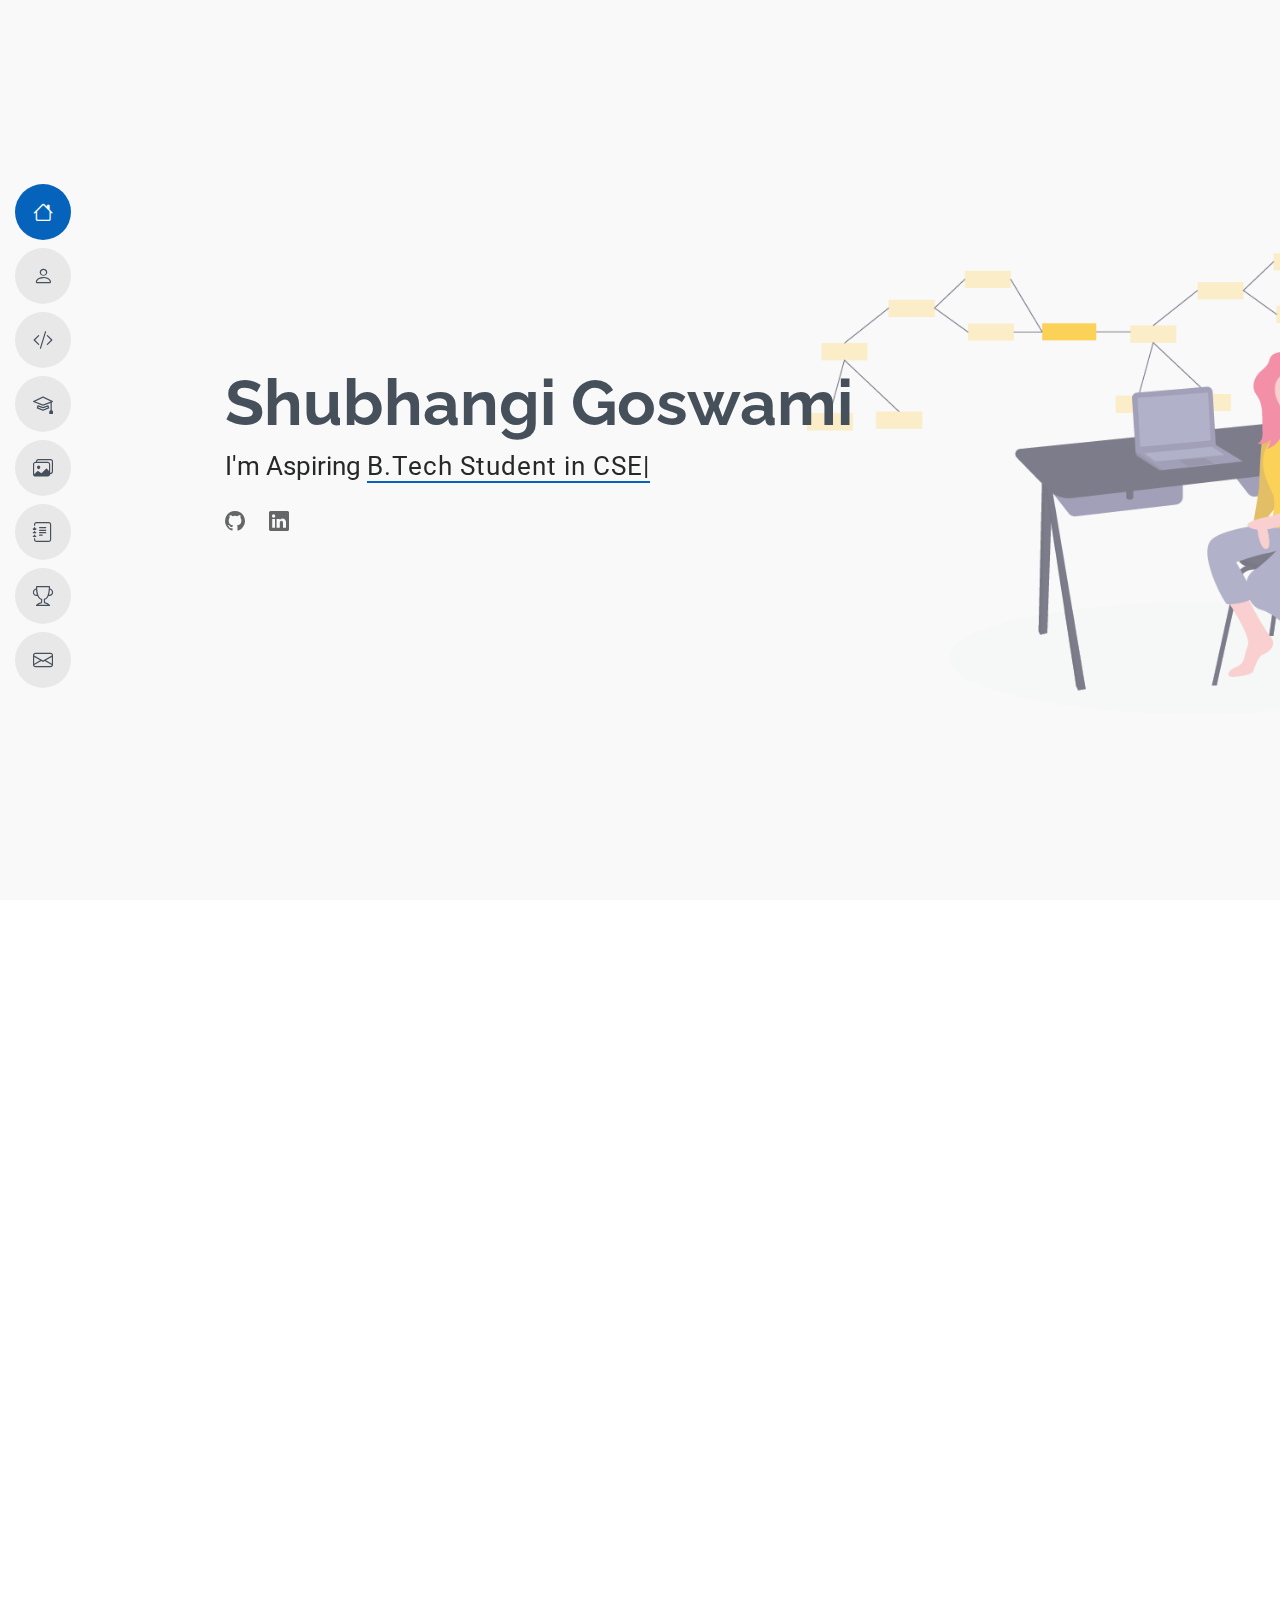
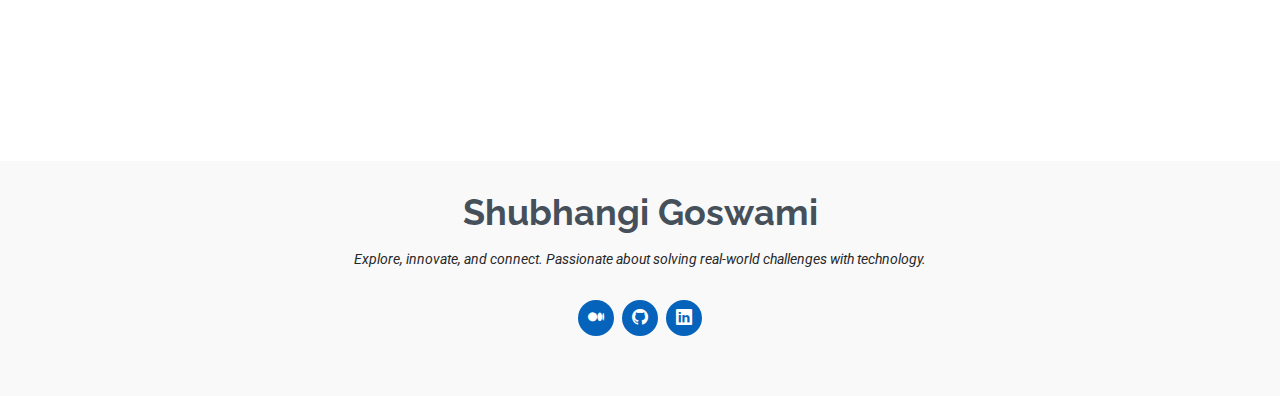
==== commit 3e7e2e9b: "modifieed contact" ====
--- a/index.html
+++ b/index.html
@@ -583,7 +583,9 @@
 
           <div class="col-lg-8">
             <form method="post" action="https://forms.un-static.com/forms/0e5a4abaaa05e73f7252617047f03421e816d5bf"></form>
+            
               <div class="row gy-4">
+
                 <div class="col-md-6">
                   <input type="text" name="name" class="form-control" placeholder="Your Name" required="">
                 </div>
@@ -599,15 +601,9 @@
                 <div class="col-md-12">
                   <textarea class="form-control" name="message" rows="6" placeholder="Message" required=""></textarea>
                 </div>
-
-                <div class="col-md-12 text-center">
-                  <div class="loading">Loading</div>
-                  <div class="error-message"></div>
-                  <div class="sent-message">Your message has been sent. Thank you!</div>
                   <button type="submit">Send Message</button>
                 </div>
-              </div>                             
-            </div>
+              </div>
             </form>
           </div>
         </div>
